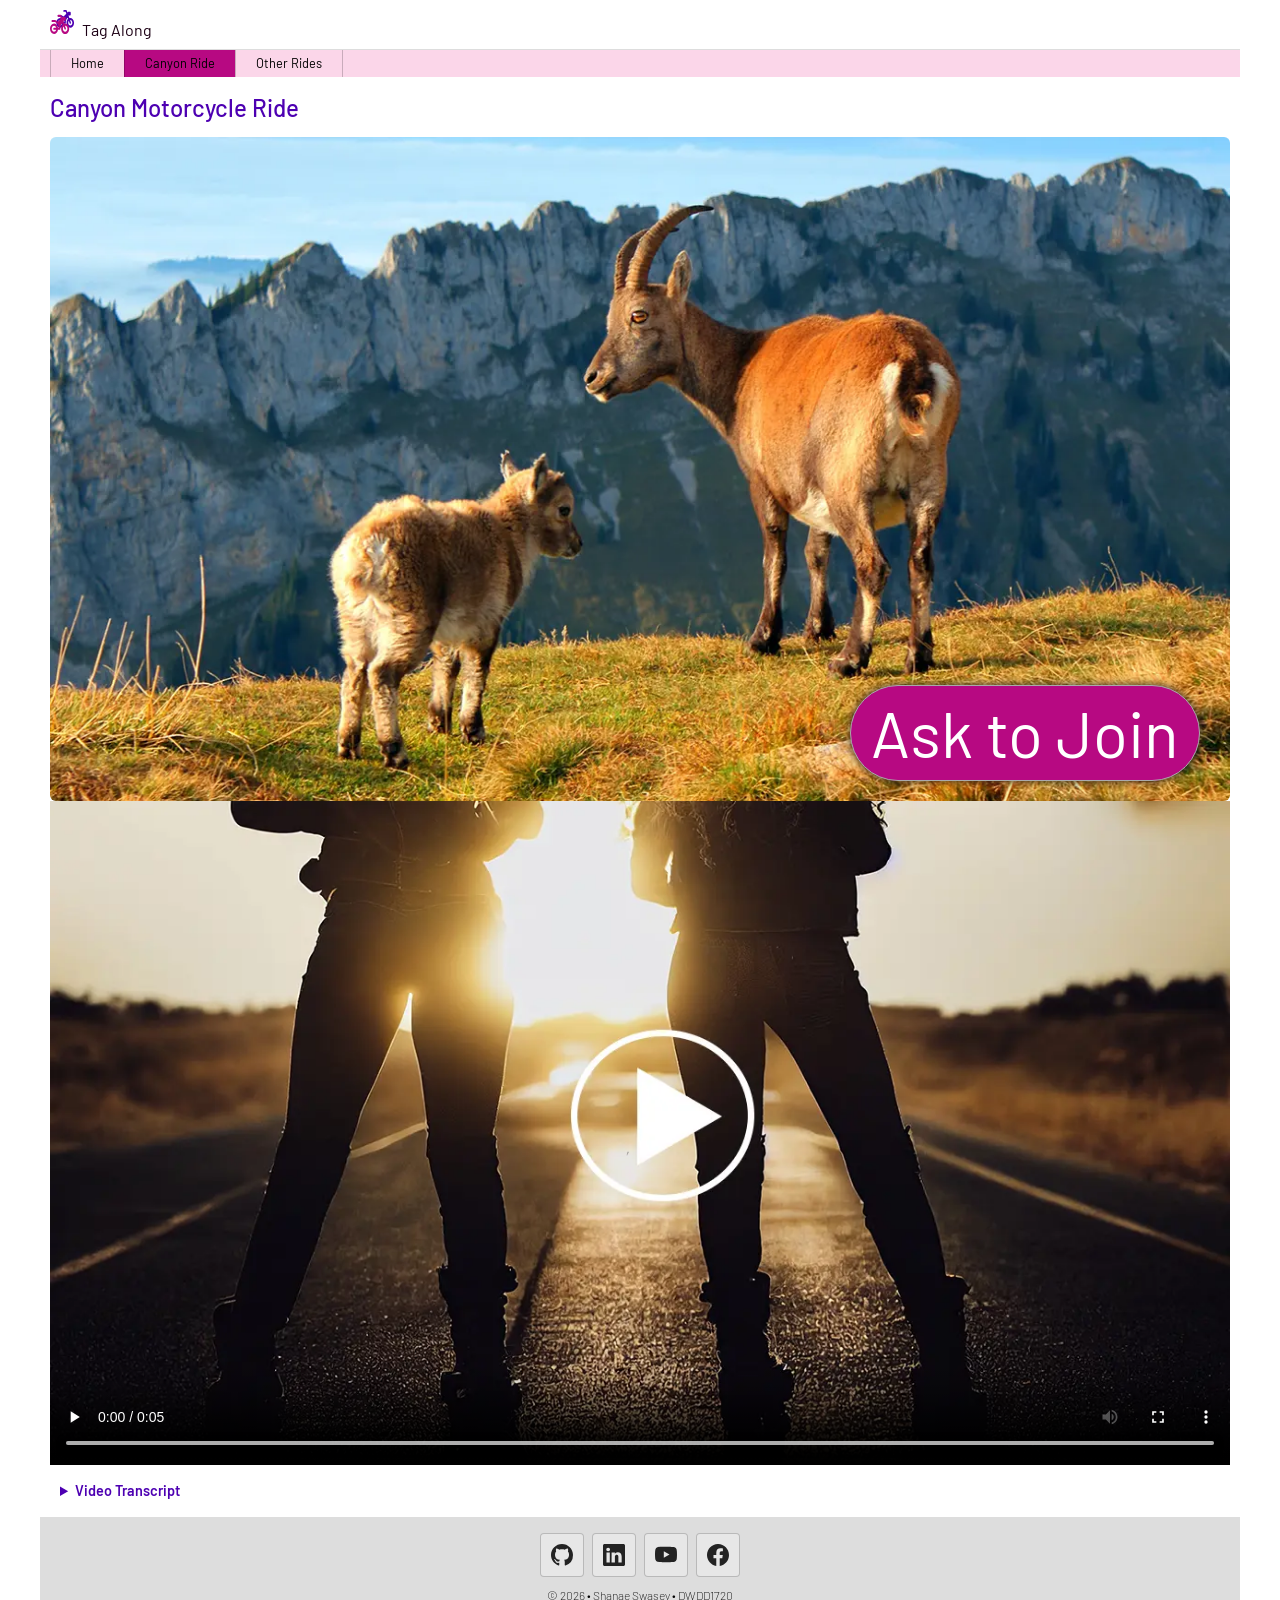
==== index.html @ 129eb9b8 "first push" ====
<!DOCTYPE html> 
<html lang="en"> <!-- Sets the page language to English -->

<head> <!-- Holds page settings and links that are not shown as page content -->
    <meta charset="UTF-8"> <!-- Lets the page show letters, numbers, and symbols correctly -->
    <meta name="viewport" content="width=device-width, initial-scale=1.0">
    <!-- Helps the page fit correctly on phones, tablets, and computers -->
    <title>Shanae Swasey Hire Me | DWDD1720</title> <!-- Sets the name shown on the browser tab -->

    <!-- STYLESHEETS --> <!-- Connects the CSS files that control how the page looks -->
    <link rel="stylesheet" href="styles/normalize.css">
    <!-- Helps the page look more consistent in different browsers -->
    <link rel="stylesheet" href="styles/small.css"> <!-- Controls how the page looks on smaller screens -->
    <link rel="stylesheet" href="styles/larger.css"> <!-- Controls how the page changes on larger screens -->

    <!--GOOGLE FONT-->
    <link rel="preconnect" href="https://fonts.googleapis.com"> <!-- Connects the page to Google Fonts -->
    <link rel="preconnect" href="https://fonts.gstatic.com" crossorigin>
    <!-- Connects to the server that stores the font -->
    <link
        href="https://fonts.googleapis.com/css2?family=Barlow:ital,wght@0,100;0,200;0,300;0,400;0,500;0,600;0,700;0,800;0,900;1,100;1,200;1,300;1,400;1,500;1,600;1,700;1,800;1,900&display=swap"
        rel="stylesheet"> <!-- Loads the Google font onto the page -->

    <!--OPEN GRAPH TAGS--> <!-- Controls the title, description, and image shown when the website link is shared -->
    <!-- Sets the title shown when the website link is shared -->
    <meta property="og:title" content="Shanae Swasey Hire Me | DWDD1720" />

    <!-- Sets the description shown when the website link is shared -->
    <meta property="og:description" content="Practice Page for Shanae Swasey's DD1720 Hire Me Assignment." />

    <!-- Sets the image shown when the website link is shared -->
    <meta property="og:image" content="https://shanaeswasey.github.io/1720-tagalong/images/opengraph.jpg" />

    <!-- Sets the website link used when the page is shared -->
    <meta property="og:url" content="https://shanaeswasey.github.io/1720-tagalong/" />

    <!-- Sets the logo shown with the website information -->
    <meta property="og:logo" content="https://shanaeswasey.github.io/1720-tagalong/images/motorcycle-icon.svg" />

    <!-- Tells websites that this link is a website -->
    <meta property="og:type" content="website" />



    <!--FAV ICON LINKS--> <!-- Connects the favicon images used in the browser tab and on devices -->
    <!-- Uses a 96x96 PNG image as a favicon -->
    <link rel="icon" type="image/png" href="/1720-tagalong/favicon-96x96.png" sizes="96x96" />

    <!-- Uses the SVG version of the favicon -->
    <link rel="icon" type="image/svg+xml" href="/1720-tagalong/favicon.svg" />

    <!-- Uses the standard favicon file -->
    <link rel="shortcut icon" href="/1720-tagalong/favicon.ico" />

    <!-- Sets the icon used when the website is saved to an Apple device -->
    <link rel="apple-touch-icon" sizes="180x180" href="/1720-tagalong/apple-touch-icon.png" />

    <!-- Sets the website name shown when saved to an Apple device -->
    <meta name="apple-mobile-web-app-title" content="Tag Along" />

    <!-- Connects the file that stores extra favicon information -->
    <link rel="manifest" href="/1720-tagalong/site.webmanifest" />



    <!--SCRIPTS--> <!-- Connects the JavaScript files that make parts of the page work -->
    <!-- Makes the hamburger navigation menu open and close -->
    <script src="scripts/navigation.js" defer></script>

    <!-- Automatically puts the current year in the footer -->
    <script src="scripts/year.js" defer></script>

</head> <!-- Ends the section that holds the page settings and linked files -->

<body> <!-- Starts everything that will actually show on the webpage -->
    <header> <!-- Starts the top section of the page that holds the logo, name, and menu button -->
        <!-- Shows the logo at the top of the page -->
        <img src="images/motorcycle-icon.svg" alt="Site Logo" width="16" height="16">
        <!-- Shows the site name next to the logo -->
        <span>Tag Along</span>
        <!-- Creates the hamburger button used to open the navigation menu -->
        <button id="hamburger" class="hamburger" aria-label="Nav Link Button"></button>
    </header> <!-- Ends the top section of the page -->

    <!-- Starts the navigation menu -->
    <nav id="navbar">
        <ul> <!-- Starts the list of navigation links -->
            <!-- Link to the Home Page -->
            <li><a href="#">Home</a></li>
            <!-- Shows that the Canyon Ride is the page currently being viewed -->
            <li class="active"><a href="#">Canyon Ride</a></li>
            <!-- Link to the Other Rides Page -->
            <li><a href="#">Other Rides</a></li>
        </ul> <!-- Ends the list of navigation links -->
    </nav> <!-- Ends the navigation menu -->

    <main> <!-- Starts the main content area of the page -->
        <!-- Shows the main page heading -->
        <h1>Canyon Motorcycle Ride</h1>

        <!-- Starts the responsive hero image -->
        <picture class="hero">
            <!-- Uses the small hero image on screens 610px wide or smaller -->
            <source media="(max-width: 610px)" srcset="images/hero-small-610.webp">

            <!-- Uses the medium hero image on screens 900px wide or smaller -->
            <source media="(max-width: 900px)" srcset="images/hero-medium-900.webp">

            <!-- Uses the large hero image when the screen is bigger -->
            <img src="images/hero-large-1200.webp" alt="Mountain Goats">

            <!-- Creates the button over the hero image -->
            <a href="#">Ask to Join</a>
        </picture>

        <!-- Starts the video section -->
        <!-- Starts the video and shows the poster image before it plays -->
        <video controls poster="media/poster.webp" width="1280" height="720">
            <!-- Loads the MP4 version of the video -->
            <source src="media/tagalongvideo.mp4" type="video/mp4" />
            <!-- Loads the WebM version of the video -->
            <source src="media/tagalongvideo.webm" type="video/webm" />
            <!-- Adds English subtitles and makes them the default -->
            <track label="English" kind="subtitles" srclang="en" src="media/captions-en.vtt" default />
            <!-- Adds Spanish subtitles -->
            <track label="Español" kind="subtitles" srclang="es" src="media/captions-es.vtt">
        </video> <!-- Ends the video -->

        <!-- Starts the transcript section that can open and close -->
        <details>
             <!-- Shows the title users click to open the transcript -->
            <summary>Video Transcript</summary>
            <!-- Shows the written version of what is said in the video -->
            <p>Hey guys! I'm going to go ride my motorcycle this weekend up the canyon. Come join me!</p>
        </details> <!-- Ends the transcript section -->

    </main> <!-- Ends the main content area -->

    <!-- Starts the footer at the bottom of the page -->
    <footer>
         <!-- Holds the social media links -->
        <section class="social">

            <!-- Links to GitHub -->
            <a href="https://www.github.com" target="_blank"><img src="images/icon-github.svg" alt="GitHub Icon"
                    width="16" height="16"></a>

             <!-- Links to LinkedIn -->
            <a href="https://www.linkedin.com" target="_blank"><img src="images/icon-linkedin.svg" alt="LinkedIn Icon"
                    width="16" height="16"></a>

            <!-- Links to YouTube -->
            <a href="https://www.youtube.com" target="_blank"><img src="images/icon-youtube.svg" alt="Youtube Icon"
                    width="16" height="16"></a>

            <!-- Links to Facebook -->
            <a href="https://www.facebook.com" target="_blank"><img src="images/icon-facebook.svg" alt="Facebook Icon"
                    width="16" height="16"></a>
        </section>  <!-- Ends the social media links -->

        <!-- Shows the current year, your name, and course name -->
        <p>&copy; <span id="currentyear"></span> &bull; Shanae Swasey &bull; DWDD1720</p>
    
    </footer><!-- Ends the footer -->
</body> <!-- Ends everything shown on the page -->

</html> <!-- Ends the entire HTML document -->
---- styles/small.css ----
/* Changes the layout for smaller screens */

/******************************** BORDER BOX ********************************/
/* Makes sizing and scrolling work more smoothly on the whole page */
* {
    box-sizing: border-box; /* Makes sizing and scrolling work more smoothly on the whole page */
    scroll-behavior: smooth; /* Makes the page scroll smoothly when moving to another section */
}

/******************************** BODY TAGS ********************************/
/* Controls the basic look of the whole page */
body {
    font-family: "Barlow", sans-serif;  /* Uses the chosen font on the whole page */
    background-color: #fff; /* Changes the color of the website background */
}

/******************************** HEADER ********************************/
/* Controls how the top header of the page looks */
header {
    padding: 10px 0 10px 10px; /* Adds space around the inside of the header */
    display: grid; /* Places the logo, site name, and menu button in a row */
    grid-template-columns: 24px auto 44px; /* Sets the width of the logo, site name area, and menu button */
    align-items: end; /* Lines the items up along the bottom */
    column-gap: 8px; /* Adds space between the items */
    border-bottom: solid 1px #ddd; /* Adds space between the items */
}

header img {
    display: block; /* Makes the logo behave like its own block */
    width: 100%; /* Makes the logo fill the width of its grid space */
    height: auto; /* Keeps the logo from looking stretched */
    padding-bottom: 5px; /* Adds a space under the logo */
}

header span {
    color: #1d0015; /* Sets the color of the site name text */
}

/******************************** NAVIGATION ********************************/
/* Controls how the navigation menu looks */
nav {
    background-color: #fbd6e9; /* Sets the background color of the navigation menu */
    display: none; /* Hides the menu on small screens until the hamburger is clicked */
}

nav ul {
    margin: 0;  /* Removes the outside space around the navigation list */
    padding: 0; /* Removes the inside space around the navigation list */
    list-style-type: none; /* Removes the bullet points from the navigation links */
}

/* Controls the navigation links and how they look */
nav a {
    display: block; /* Makes each navigation link take up its own full row */
    font-size: .8rem; /* Sets the size of the navigation link text */
    font-weight: 400;  /* Sets the navigation text to normal thickness */
    color: black;
    text-decoration: none;
    padding: .85rem 10px;
}

/* Changes how a navigation link looks when the mouse is over it */
nav a:hover {
    background-color: #4d00b2; /*Sets the background color of the hover over on navigation menu*/
    color: #dddddd; /* Changes the text color when hovering over a link */
    /*Sets the font color of the hover over on navigation menu*/
}

/* Shows which navigation link is the current page */
nav li.active a {
    background-color: #b70982;/* Changes the background color of the active page link */
}

/* Shows the navigation menu after the hamburger button is clicked */
nav.show {
    display: block;  /* Makes the hidden navigation menu appear */
}

/******************************** HAMBURGER ********************************/
/* Controls how the hamburger menu button looks */
.hamburger {
    background: none; /* Removes the button background */
    border: none; /* Removes the button border */
    color: #4d00b2; /* Sets the hamburger icon color */
    cursor: pointer;  /* Makes the mouse show a pointer over the button */
    font-size: 2rem; /* Sets the size of the hamburger icon */
    font-family: Verdana; /* Uses Verdana for the hamburger symbol */
}

/* Shows the hamburger icon before the menu opens */
.hamburger::before {
    content: "\2630"; /* Displays the hamburger symbol */
}

/* Changes the hamburger into a close icon when the menu is open */
.hamburger.show::before {
    content: "\00D7"; /* Displays the X close symbol */
}

/******************************** MAIN STUFF ********************************/
h1 {
    font-size: 1.5rem; /* Sets the heading text size */
    color: #4d00b2; /* Sets the heading text color */
    font-weight: 500; /* Sets the text thickness */
    margin-left: 10px; /* Adds space to the left of the heading so it's not on the edge of the page */
}


/******************************** HERO IMAGE LAYOUT ********************************/
/* Controls the responsive hero image area */
.hero {
    display: block;  /* Makes the hero act like its own block */
    width: 100%; /* Makes the hero fill the width of the page */
    padding: 0 10px; /* Adds space on the left and right of the hero */
    position: relative; /* Lets the button sit on top of the hero image */
}

/* Controls how the hero image looks */
.hero img {
    display: block; /* Makes the image act like its own block */
    width: 100%; /* Makes the image fill the hero area */
    height: auto; /* Keeps the image from being stretched */
    border-radius: 6px; /* Slightly rounds the corners of the image */
}

/* Controls the Ask to Join button on the hero image */
.hero a {
    position: absolute; /* Places the button on top of the hero image */
    bottom: 20px; /* Moves the button up from the bottom */
    right: 40px; /* Moves the button in from the right side */
    text-decoration: none; /* Removes the underline from the link */
    color: white; /* Text color of the button */
    background-color: #b70982; /* Sets the button background color */
    padding: 10px 20px; /* Adds space inside the button */
    border-radius: 99px; /* Makes the button rounded */
    border: 1px solid #aaa;  /* Adds a thin border around the button */
    box-shadow: 0 0 10px #222; /* Adds a shadow behind the button */
    font-size: 5vw;  /* Sets the button to a responsive text size */

    &:hover {
        background-color: #4d00b2; /* Changes the button color when the mouse is over it */
    }
}


/******************************** VIDEO ********************************/
/* Controls how the video looks on the page */
video {
    display: block;  /* Makes the video act like its own block */
    width: 100%; /* Makes the video fill the width of the page */
    height: auto; /* Keeps the video from being stretched */
    padding: 0 10px; /* Adds space on the left and right of the video */
}

/* Controls the box that holds the video transcript */
details {
margin: .5rem 10px;  /* Adds space around the transcript box */
padding: 10px; /* Adds space inside the transcript box */
background-color: rgba (0,0,0,0.1);  /* Gives the transcript a light background */
border-radius: 10px;  /* Rounds the corners of the transcript box */
}

/* Controls how the transcript title looks */
details summary {
color: #4d00b2; /* Sets the transcript title color */
font-weight: 600; /* Makes the transcript title bold */
font-size: .9rem; /* Sets the transcript title size */
}

/* Controls the text inside the transcript */
details p {
    color: #000000; /* Changes the color of the text in the transcription box */
    font-weight: 300; /* Changes font weight of the text in the transcription box */

}

/******************************** SOCIAL STUFF ********************************/
/* Controls the social media icon section */
.social {
    display: flex; /* Places the social icons in a row */
    justify-content: center; /*Centers the icons in the section*/
    column-gap: 8px; /*Adds space between icons*/
}

/* Controls the size of the social media icons */
.social img {
    display: block; /* Makes each icon behave like its own block */
    width: 22px; /*Sets the width of each icon*/
    height: 22px; /*Sets the height of each icon*/
}

/* Controls the clickable boxes around the social media icons */
.social a {
    border: solid 1px rgba(0, 0, 0, 0.2); /* Adds a thin border around each link */
    border-radius: 4px; /* Slightly rounds the corners of each box */
    width: 44px; /* Sets the width of each icon box */
    height: 44px; /* Sets the height of each icon box */
    display: flex; /* Lets the icon be centered inside the box */
    justify-content: center; /* Centers the icon from left to right */
    align-items: center; /* Centers the icon from top to bottom */
    background-color: rgba(255, 255, 255, 0.3); /* Gives the icon box a light transparent background */
}

/* Changes the social icon box when the mouse is over it */
.social a:hover {
    background-color: rgba(255, 255, 255, 0.8); /* Makes the background lighter when hovering over the icon */
}


/******************************** FOOTER STUFF ********************************/
/* Controls how the footer at the bottom of the page looks */
footer {
    background-color: #ddd; /* Sets the footer background color */
    padding: 1rem 0;  /* Adds space above and below the footer content */
    text-align: center;  /* Centers the footer text */
    font-weight: 200; /* Makes the text thicker or thinner */
    font-size: .75rem;  /* Sets the footer text size */
}
---- styles/larger.css ----
/* Changes the layout for larger screens */
@media only screen and (min-width: 40rem) {

    /* Keeps the main page sections from getting too wide */
    header,
    main,
    nav,
    footer {
        max-width: 1200px; /* Sets the widest the content can grow */
        margin: 0 auto; /* Centers the content on the page */
    }

    
    /******************************** NAVIGATION ********************************/
/* Controls the navigation on larger screens */
nav {
    display: block; /* Keeps the navigation visible on larger screens */
}

/* Places the navigation links in a row */
nav ul {
    display: flex; /* Places the links next to each other */
    margin-left: 10px; /* Adds a little space on the left side of the menu */
}

/* Controls the look of each navigation link */
nav a {
    border-left: solid 1px rgba(0,0,0,0.2); /* Adds a line to the right side of the last link */
    padding: .4rem 20px;
}

/* Adds a divider line to the last navigation link */
nav li:last-child a {
    border-right: solid 1px rgba(0,0,0,0.2); /* Adds a line to the right side of the last link */
}

/******************************** HAMBURGER ********************************/
/* Controls the hamburger button on larger screens */
.hamburger {
    display: none; /* Hides the hamburger button when the full navigation is visible */
}


} /* Ends the larger-screen layout rules */
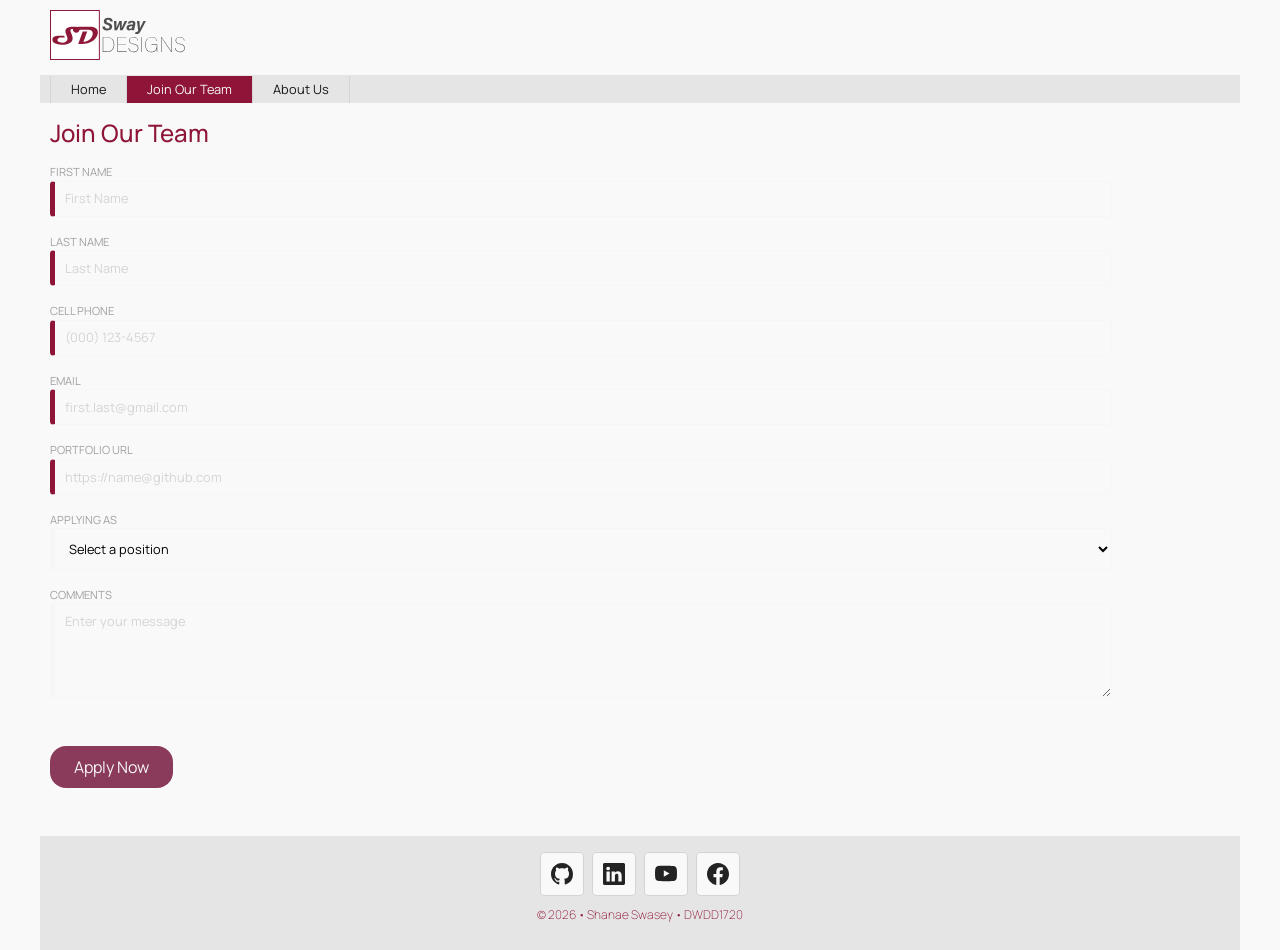
==== commit 7e1cad66: "update 3" ====
--- a/index.html
+++ b/index.html
@@ -1,4 +1,4 @@
-<!DOCTYPE html> 
+<!DOCTYPE html>
 <html lang="en"> <!-- Sets the page language to English -->
 
 <head> <!-- Holds page settings and links that are not shown as page content -->
@@ -14,28 +14,28 @@
     <link rel="stylesheet" href="styles/larger.css"> <!-- Controls how the page changes on larger screens -->
 
     <!--GOOGLE FONT-->
-    <link rel="preconnect" href="https://fonts.googleapis.com"> <!-- Connects the page to Google Fonts -->
+     <!-- Connects the page to Google Fonts -->
+    <link rel="preconnect" href="https://fonts.googleapis.com">
+     <!-- Connects to the server that stores the font -->
     <link rel="preconnect" href="https://fonts.gstatic.com" crossorigin>
-    <!-- Connects to the server that stores the font -->
-    <link
-        href="https://fonts.googleapis.com/css2?family=Barlow:ital,wght@0,100;0,200;0,300;0,400;0,500;0,600;0,700;0,800;0,900;1,100;1,200;1,300;1,400;1,500;1,600;1,700;1,800;1,900&display=swap"
-        rel="stylesheet"> <!-- Loads the Google font onto the page -->
+   <!-- Loads the Google font onto the page -->
+   <link href="https://fonts.googleapis.com/css2?family=Manrope:wght@200..800&display=swap" rel="stylesheet">
 
-    <!--OPEN GRAPH TAGS--> <!-- Controls the title, description, and image shown when the website link is shared -->
+ <!--OPEN GRAPH TAGS--> <!-- Controls the title, description, and image shown when the website link is shared -->
     <!-- Sets the title shown when the website link is shared -->
     <meta property="og:title" content="Shanae Swasey Hire Me | DWDD1720" />
 
     <!-- Sets the description shown when the website link is shared -->
-    <meta property="og:description" content="Practice Page for Shanae Swasey's DD1720 Hire Me Assignment." />
+    <meta property="og:description" content="Practice Page for Shanae Swasey's DWDD1720 Hire Me Assignment." />
 
     <!-- Sets the image shown when the website link is shared -->
-    <meta property="og:image" content="https://shanaeswasey.github.io/1720-tagalong/images/opengraph.jpg" />
+    <meta property="og:image" content="https://shanaeswasey.github.io/1720-hireme/images/opengraph.jpg" />
 
     <!-- Sets the website link used when the page is shared -->
-    <meta property="og:url" content="https://shanaeswasey.github.io/1720-tagalong/" />
+    <meta property="og:url" content="https://shanaeswasey.github.io/1720-hireme/" />
 
     <!-- Sets the logo shown with the website information -->
-    <meta property="og:logo" content="https://shanaeswasey.github.io/1720-tagalong/images/motorcycle-icon.svg" />
+    <meta property="og:logo" content="https://shanaeswasey.github.io/1720-hireme/images/logo.svg" />
 
     <!-- Tells websites that this link is a website -->
     <meta property="og:type" content="website" />
@@ -44,22 +44,22 @@
 
     <!--FAV ICON LINKS--> <!-- Connects the favicon images used in the browser tab and on devices -->
     <!-- Uses a 96x96 PNG image as a favicon -->
-    <link rel="icon" type="image/png" href="/1720-tagalong/favicon-96x96.png" sizes="96x96" />
+    <link rel="icon" type="image/png" href="/1720-hireme/favicon-96x96.png" sizes="96x96" />
 
     <!-- Uses the SVG version of the favicon -->
-    <link rel="icon" type="image/svg+xml" href="/1720-tagalong/favicon.svg" />
+    <link rel="icon" type="image/svg+xml" href="/1720-hireme/favicon.svg" />
 
     <!-- Uses the standard favicon file -->
-    <link rel="shortcut icon" href="/1720-tagalong/favicon.ico" />
+    <link rel="shortcut icon" href="/1720-hireme/favicon.ico" />
 
     <!-- Sets the icon used when the website is saved to an Apple device -->
-    <link rel="apple-touch-icon" sizes="180x180" href="/1720-tagalong/apple-touch-icon.png" />
+    <link rel="apple-touch-icon" sizes="180x180" href="/1720-hireme/apple-touch-icon.png" />
 
     <!-- Sets the website name shown when saved to an Apple device -->
-    <meta name="apple-mobile-web-app-title" content="Tag Along" />
+    <meta name="apple-mobile-web-app-title" content="hireme" />
 
     <!-- Connects the file that stores extra favicon information -->
-    <link rel="manifest" href="/1720-tagalong/site.webmanifest" />
+    <link rel="manifest" href="/1720-hireme/site.webmanifest" />
 
 
 
@@ -75,9 +75,8 @@
 <body> <!-- Starts everything that will actually show on the webpage -->
     <header> <!-- Starts the top section of the page that holds the logo, name, and menu button -->
         <!-- Shows the logo at the top of the page -->
-        <img src="images/motorcycle-icon.svg" alt="Site Logo" width="16" height="16">
-        <!-- Shows the site name next to the logo -->
-        <span>Tag Along</span>
+        <img src="images/logo.svg" alt="Site Logo" width="137" height="50" loading="lazy">
+
         <!-- Creates the hamburger button used to open the navigation menu -->
         <button id="hamburger" class="hamburger" aria-label="Nav Link Button"></button>
     </header> <!-- Ends the top section of the page -->
@@ -87,65 +86,71 @@
         <ul> <!-- Starts the list of navigation links -->
             <!-- Link to the Home Page -->
             <li><a href="#">Home</a></li>
-            <!-- Shows that the Canyon Ride is the page currently being viewed -->
-            <li class="active"><a href="#">Canyon Ride</a></li>
-            <!-- Link to the Other Rides Page -->
-            <li><a href="#">Other Rides</a></li>
+            <!-- Shows that the Join Our Team is the page currently being viewed -->
+            <li class="active"><a href="index.html">Join Our Team</a></li>
+            <!-- Link to the About Us Page -->
+            <li><a href="#">About Us</a></li>
         </ul> <!-- Ends the list of navigation links -->
     </nav> <!-- Ends the navigation menu -->
 
     <main> <!-- Starts the main content area of the page -->
         <!-- Shows the main page heading -->
-        <h1>Canyon Motorcycle Ride</h1>
+        <h1>Join Our Team</h1>
 
-        <!-- Starts the responsive hero image -->
-        <picture class="hero">
-            <!-- Uses the small hero image on screens 610px wide or smaller -->
-            <source media="(max-width: 610px)" srcset="images/hero-small-610.webp">
 
-            <!-- Uses the medium hero image on screens 900px wide or smaller -->
-            <source media="(max-width: 900px)" srcset="images/hero-medium-900.webp">
+        <form action="results.html" method="get">
+        <label>First Name
+            <input type="text" name="first" required autocomplete="given-name" placeholder="First Name">
+        </label>
 
-            <!-- Uses the large hero image when the screen is bigger -->
-            <img src="images/hero-large-1200.webp" alt="Mountain Goats">
+        <label>Last Name
+            <input type="text" name="last" required autocomplete="family-name" placeholder="Last Name">
+        </label>
 
-            <!-- Creates the button over the hero image -->
-            <a href="#">Ask to Join</a>
-        </picture>
+        <label>Cell Phone
+            <input type="tel" name="phone" required autocomplete="tel" placeholder="(000) 123-4567">
+        </label>
 
-        <!-- Starts the video section -->
-        <!-- Starts the video and shows the poster image before it plays -->
-        <video controls poster="media/poster.webp" width="1280" height="720">
-            <!-- Loads the MP4 version of the video -->
-            <source src="media/tagalongvideo.mp4" type="video/mp4" />
-            <!-- Loads the WebM version of the video -->
-            <source src="media/tagalongvideo.webm" type="video/webm" />
-            <!-- Adds English subtitles and makes them the default -->
-            <track label="English" kind="subtitles" srclang="en" src="media/captions-en.vtt" default />
-            <!-- Adds Spanish subtitles -->
-            <track label="Español" kind="subtitles" srclang="es" src="media/captions-es.vtt">
-        </video> <!-- Ends the video -->
+        <label>Email
+            <input type="email" name="email" required autocomplete="email" placeholder="first.last@gmail.com">
+        </label>
 
-        <!-- Starts the transcript section that can open and close -->
-        <details>
-             <!-- Shows the title users click to open the transcript -->
-            <summary>Video Transcript</summary>
-            <!-- Shows the written version of what is said in the video -->
-            <p>Hey guys! I'm going to go ride my motorcycle this weekend up the canyon. Come join me!</p>
-        </details> <!-- Ends the transcript section -->
+        <label>Portfolio URL
+            <input type="url" name="url" required autocomplete="url" placeholder="https://name@github.com">
+        </label>
 
+        <label>Applying As
+            <select name="who" required>
+                <option value="" disabled selected>Select a position</option>
+                <option value="Master">Master Designer</option>
+                <option value="Apprentice">Apprentice Designer</option>
+                <option value="Student">Student Designer</option>
+                <option value="Employer">Employer Designer</option>
+            </select>
+            </label>
+
+            <label>Comments
+                <textarea name="comments" rows="5" placeholder="Enter your message"></textarea>
+            </label>
+           
+            <input type="submit" value="Apply Now">
+
+
+        </form>
+
+      
     </main> <!-- Ends the main content area -->
 
     <!-- Starts the footer at the bottom of the page -->
     <footer>
-         <!-- Holds the social media links -->
+        <!-- Holds the social media links -->
         <section class="social">
 
             <!-- Links to GitHub -->
             <a href="https://www.github.com" target="_blank"><img src="images/icon-github.svg" alt="GitHub Icon"
                     width="16" height="16"></a>
 
-             <!-- Links to LinkedIn -->
+            <!-- Links to LinkedIn -->
             <a href="https://www.linkedin.com" target="_blank"><img src="images/icon-linkedin.svg" alt="LinkedIn Icon"
                     width="16" height="16"></a>
 
@@ -156,11 +161,11 @@
             <!-- Links to Facebook -->
             <a href="https://www.facebook.com" target="_blank"><img src="images/icon-facebook.svg" alt="Facebook Icon"
                     width="16" height="16"></a>
-        </section>  <!-- Ends the social media links -->
+        </section> <!-- Ends the social media links -->
 
         <!-- Shows the current year, your name, and course name -->
         <p>&copy; <span id="currentyear"></span> &bull; Shanae Swasey &bull; DWDD1720</p>
-    
+
     </footer><!-- Ends the footer -->
 </body> <!-- Ends everything shown on the page -->
 
--- a/styles/small.css
+++ b/styles/small.css
@@ -1,4 +1,26 @@
 /* Changes the layout for smaller screens */
+
+/******************************** COLOR SCHEME ********************************/
+:root {
+--color-primary: #8E1537;
+--color-secondary: #8A3A5A;
+
+/*Series of Grey Scale Colors*/
+--color-mygrey-05: lab(98% 0 0 );
+--color-mygrey-10: lab(97% 0 0 );
+--color-mygrey-20: lab(91% 0 0 );
+--color-mygrey-30: lab(85% 0 0 );
+--color-mygrey-40: lab(66% 0 0 );
+--color-mygrey-50: lab(48% 0 0 );
+--color-mygrey-60: lab(34% 0 0 );
+--color-mygrey-70: lab(27% 0 0 );
+--color-mygrey-80: lab(15% 0 0 );
+--color-mygrey-90: lab(8% 0 0 );
+--color-mygrey-95: lab(3% 0 0 );
+
+
+}
+
 
 /******************************** BORDER BOX ********************************/
 /* Makes sizing and scrolling work more smoothly on the whole page */
@@ -10,8 +32,8 @@
 /******************************** BODY TAGS ********************************/
 /* Controls the basic look of the whole page */
 body {
-    font-family: "Barlow", sans-serif;  /* Uses the chosen font on the whole page */
-    background-color: #fff; /* Changes the color of the website background */
+    font-family: "Manrope", sans-serif;  /* Uses the chosen font on the whole page */
+    background-color: var(--color-mygrey-05); /* Changes the color of the website background */
 }
 
 /******************************** HEADER ********************************/
@@ -19,27 +41,27 @@
 header {
     padding: 10px 0 10px 10px; /* Adds space around the inside of the header */
     display: grid; /* Places the logo, site name, and menu button in a row */
-    grid-template-columns: 24px auto 44px; /* Sets the width of the logo, site name area, and menu button */
+    grid-template-columns: auto 44px; /* Sets the width of the logo, site name area, and menu button */
     align-items: end; /* Lines the items up along the bottom */
     column-gap: 8px; /* Adds space between the items */
-    border-bottom: solid 1px #ddd; /* Adds space between the items */
+    border-bottom: solid 1px var(--color-mygrey-20); /* Adds space between the items */
 }
 
 header img {
     display: block; /* Makes the logo behave like its own block */
-    width: 100%; /* Makes the logo fill the width of its grid space */
+    width: 137px; /* Makes the logo fill the width of its grid space */
     height: auto; /* Keeps the logo from looking stretched */
     padding-bottom: 5px; /* Adds a space under the logo */
 }
 
 header span {
-    color: #1d0015; /* Sets the color of the site name text */
+    color: var(--color-mygrey-90); /* Sets the color of the site name text */
 }
 
 /******************************** NAVIGATION ********************************/
 /* Controls how the navigation menu looks */
 nav {
-    background-color: #fbd6e9; /* Sets the background color of the navigation menu */
+    background-color: var(--color-mygrey-20); /* Sets the background color of the navigation menu */
     display: none; /* Hides the menu on small screens until the hamburger is clicked */
 }
 
@@ -54,21 +76,22 @@
     display: block; /* Makes each navigation link take up its own full row */
     font-size: .8rem; /* Sets the size of the navigation link text */
     font-weight: 400;  /* Sets the navigation text to normal thickness */
-    color: black;
+    color: var(--color-mygrey-90);
     text-decoration: none;
     padding: .85rem 10px;
 }
 
 /* Changes how a navigation link looks when the mouse is over it */
 nav a:hover {
-    background-color: #4d00b2; /*Sets the background color of the hover over on navigation menu*/
-    color: #dddddd; /* Changes the text color when hovering over a link */
+    background-color: var(--color-secondary); /*Sets the background color of the hover over on navigation menu*/
+    color: var(--color-mygrey-10); /* Changes the text color when hovering over a link */
     /*Sets the font color of the hover over on navigation menu*/
 }
 
 /* Shows which navigation link is the current page */
 nav li.active a {
-    background-color: #b70982;/* Changes the background color of the active page link */
+    background-color: var(--color-primary);/* Changes the background color of the active page link */
+    color: var(--color-mygrey-10);
 }
 
 /* Shows the navigation menu after the hamburger button is clicked */
@@ -81,7 +104,7 @@
 .hamburger {
     background: none; /* Removes the button background */
     border: none; /* Removes the button border */
-    color: #4d00b2; /* Sets the hamburger icon color */
+    color: var(--color-primary); /* Sets the hamburger icon color */
     cursor: pointer;  /* Makes the mouse show a pointer over the button */
     font-size: 2rem; /* Sets the size of the hamburger icon */
     font-family: Verdana; /* Uses Verdana for the hamburger symbol */
@@ -100,79 +123,99 @@
 /******************************** MAIN STUFF ********************************/
 h1 {
     font-size: 1.5rem; /* Sets the heading text size */
-    color: #4d00b2; /* Sets the heading text color */
+    color: var(--color-primary); /* Sets the heading text color */
     font-weight: 500; /* Sets the text thickness */
     margin-left: 10px; /* Adds space to the left of the heading so it's not on the edge of the page */
 }
 
-
-/******************************** HERO IMAGE LAYOUT ********************************/
-/* Controls the responsive hero image area */
-.hero {
-    display: block;  /* Makes the hero act like its own block */
-    width: 100%; /* Makes the hero fill the width of the page */
-    padding: 0 10px; /* Adds space on the left and right of the hero */
-    position: relative; /* Lets the button sit on top of the hero image */
-}
-
-/* Controls how the hero image looks */
-.hero img {
-    display: block; /* Makes the image act like its own block */
-    width: 100%; /* Makes the image fill the hero area */
-    height: auto; /* Keeps the image from being stretched */
-    border-radius: 6px; /* Slightly rounds the corners of the image */
-}
-
-/* Controls the Ask to Join button on the hero image */
-.hero a {
-    position: absolute; /* Places the button on top of the hero image */
-    bottom: 20px; /* Moves the button up from the bottom */
-    right: 40px; /* Moves the button in from the right side */
-    text-decoration: none; /* Removes the underline from the link */
-    color: white; /* Text color of the button */
-    background-color: #b70982; /* Sets the button background color */
-    padding: 10px 20px; /* Adds space inside the button */
-    border-radius: 99px; /* Makes the button rounded */
-    border: 1px solid #aaa;  /* Adds a thin border around the button */
-    box-shadow: 0 0 10px #222; /* Adds a shadow behind the button */
-    font-size: 5vw;  /* Sets the button to a responsive text size */
-
-    &:hover {
-        background-color: #4d00b2; /* Changes the button color when the mouse is over it */
-    }
-}
-
-
-/******************************** VIDEO ********************************/
-/* Controls how the video looks on the page */
-video {
-    display: block;  /* Makes the video act like its own block */
-    width: 100%; /* Makes the video fill the width of the page */
-    height: auto; /* Keeps the video from being stretched */
-    padding: 0 10px; /* Adds space on the left and right of the video */
-}
-
-/* Controls the box that holds the video transcript */
-details {
-margin: .5rem 10px;  /* Adds space around the transcript box */
-padding: 10px; /* Adds space inside the transcript box */
-background-color: rgba (0,0,0,0.1);  /* Gives the transcript a light background */
-border-radius: 10px;  /* Rounds the corners of the transcript box */
-}
-
-/* Controls how the transcript title looks */
-details summary {
-color: #4d00b2; /* Sets the transcript title color */
-font-weight: 600; /* Makes the transcript title bold */
-font-size: .9rem; /* Sets the transcript title size */
-}
-
-/* Controls the text inside the transcript */
-details p {
-    color: #000000; /* Changes the color of the text in the transcription box */
-    font-weight: 300; /* Changes font weight of the text in the transcription box */
-
-}
+p{
+  color: var(--color-primary);
+}
+
+
+/******************************** FORM LAYOUT ********************************/
+form {
+    margin: 1rem 10px;
+    label {
+        display: block;
+        font-size: 0.7rem;
+        padding-top: 0.2rem;
+        color: var(--color-mygrey-40);
+        text-transform: uppercase;
+    }
+    input[type="text"],
+    input[type="tel"],
+    input[type="url"],
+    input[type="email"],
+    textarea,
+    select{
+       display: block;
+       margin: 0.1rem 0 1rem 0;
+       padding: .6rem 10px;
+       border: 1px solid var(--color-mygrey-10);
+       border-radius: 4px;
+       border-left-width: 5px;
+       border-left-color: var(--color-mygrey-10);
+       font-size: .8rem;
+       background-color: var(--color-mygrey-05);
+       width: 90%;
+       &::placeholder {color: var(--color-mygrey-30);}
+    }
+
+ input:required {
+    border-left-color: var(--color-primary);
+}
+
+input:focus {
+    border-left-color: var(--color-secondary);
+    outline: none;
+}
+
+input:required:valid {
+    border-left-color: var(--color-secondary);
+}
+
+    input[type="submit"] {
+        border: none;
+        text-align: center;
+        background-color: var(--color-secondary);
+        color: var(--color-mygrey-10);
+        border-radius: 1rem;
+        padding: 0.75rem 1.5rem;
+        margin: 2rem 0;
+        font-size: 1rem;
+        -webkit-appearance: none;
+        appearance: none;
+        &:hover {
+            box-shadow: 0 0 10px var(--color-mygrey-40);
+        }
+    }
+
+
+}
+
+
+/******************************** STYLE FORM RESULTS ********************************/
+.results {
+        background-color: var(--color-mygrey-05);
+        margin: 0 10px 1rem 10px;
+        padding: 10px;
+        border: 1px solid var(--color-mygrey-40);
+        border-radius: 6px;
+    p{
+        padding: 5px;
+        font-weight: 300;
+        color: var(--color-secondary);
+    }
+
+    span {
+        font-weight: 400;
+        color: var(--color-mygrey-50);
+
+    }
+}
+
+
 
 /******************************** SOCIAL STUFF ********************************/
 /* Controls the social media icon section */
@@ -191,26 +234,26 @@
 
 /* Controls the clickable boxes around the social media icons */
 .social a {
-    border: solid 1px rgba(0, 0, 0, 0.2); /* Adds a thin border around each link */
+    border: solid 1px var(--color-mygrey-30); /* Adds a thin border around each link */
     border-radius: 4px; /* Slightly rounds the corners of each box */
     width: 44px; /* Sets the width of each icon box */
     height: 44px; /* Sets the height of each icon box */
     display: flex; /* Lets the icon be centered inside the box */
     justify-content: center; /* Centers the icon from left to right */
     align-items: center; /* Centers the icon from top to bottom */
-    background-color: rgba(255, 255, 255, 0.3); /* Gives the icon box a light transparent background */
+    background-color: var(--color-mygrey-05); /* Gives the icon box a light transparent background */
 }
 
 /* Changes the social icon box when the mouse is over it */
 .social a:hover {
-    background-color: rgba(255, 255, 255, 0.8); /* Makes the background lighter when hovering over the icon */
+    background-color: var(--color-mygrey-10); /* Makes the background lighter when hovering over the icon */
 }
 
 
 /******************************** FOOTER STUFF ********************************/
 /* Controls how the footer at the bottom of the page looks */
 footer {
-    background-color: #ddd; /* Sets the footer background color */
+    background-color: var(--color-mygrey-20); /* Sets the footer background color */
     padding: 1rem 0;  /* Adds space above and below the footer content */
     text-align: center;  /* Centers the footer text */
     font-weight: 200; /* Makes the text thicker or thinner */
--- a/styles/larger.css
+++ b/styles/larger.css
@@ -25,13 +25,13 @@
 
 /* Controls the look of each navigation link */
 nav a {
-    border-left: solid 1px rgba(0,0,0,0.2); /* Adds a line to the right side of the last link */
+    border-left: solid 1px var(--color-mygrey-30); /* Adds a line to the right side of the last link */
     padding: .4rem 20px;
 }
 
 /* Adds a divider line to the last navigation link */
 nav li:last-child a {
-    border-right: solid 1px rgba(0,0,0,0.2); /* Adds a line to the right side of the last link */
+    border-right: solid 1px var(--color-mygrey-30); /* Adds a line to the right side of the last link */
 }
 
 /******************************** HAMBURGER ********************************/
